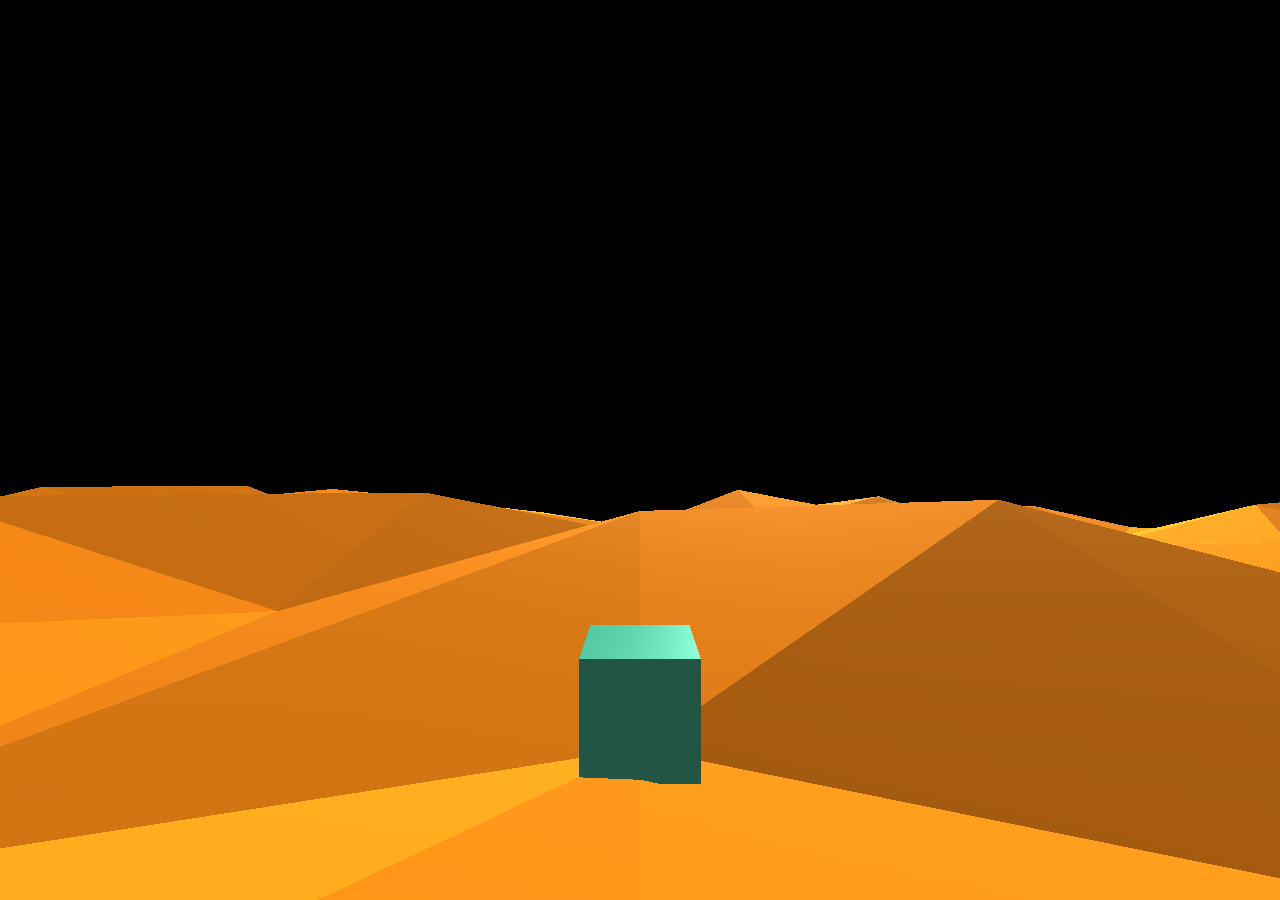
==== index.html @ 9e929c3b "Initial commit" ====
<html>
<head>
    <meta charset="utf-8"/>
    <title>ROVER</title>
    <link rel="stylesheet" type="text/css" href="css/styles.css"/>
    <script type="module" src="js/main.js"></script>
</head>

<body>
    <canvas class="canvas"></canvas>
</body>
</html>
---- css/styles.css ----
html, body {
    margin: 0;
    height: 100%;
}

.canvas {
    position: fixed;
    top: 0;
    left: 0;
    width: 100%;
    height: 100%;
    display: block;
}
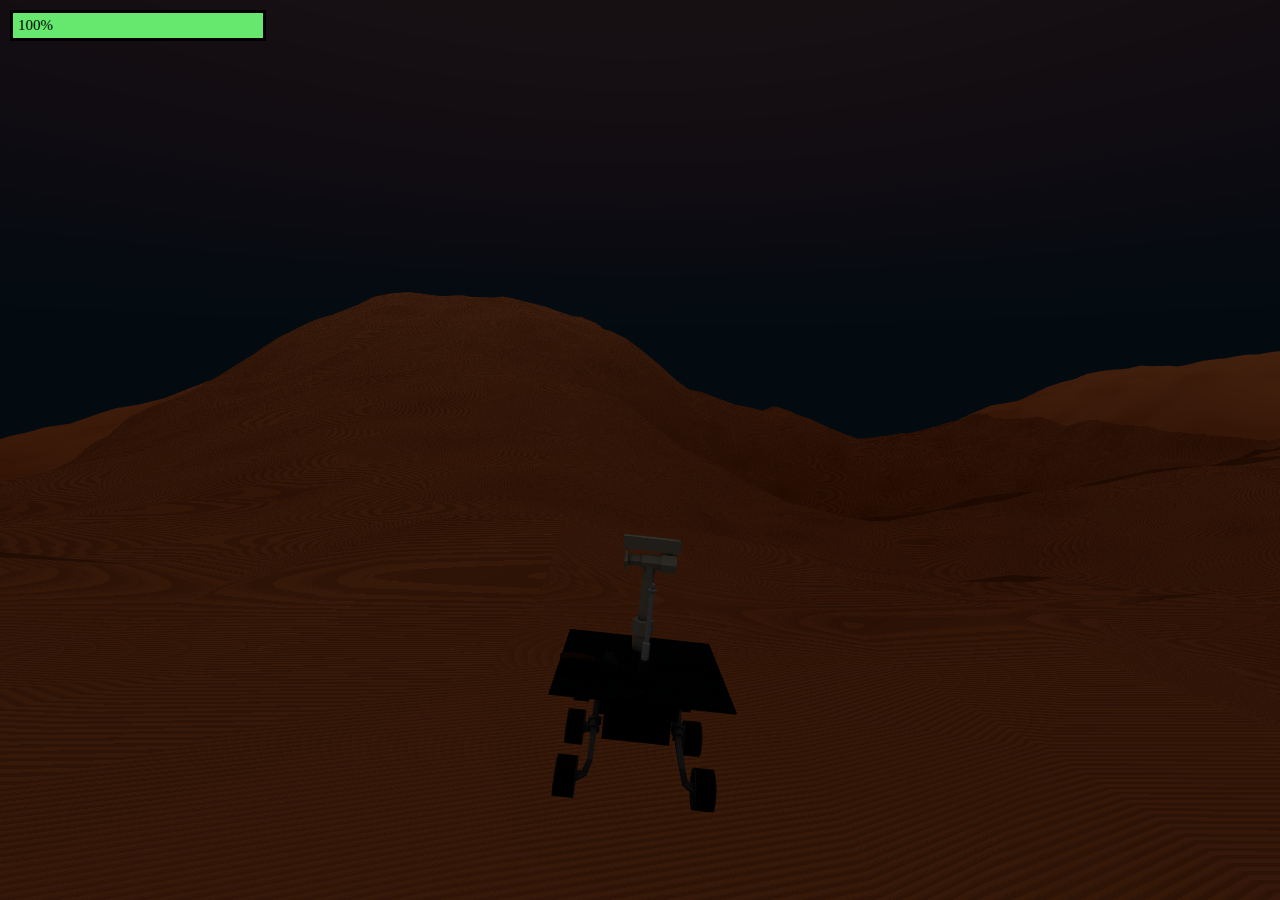
==== commit 4358b727: "Add battery system, fix shadows, dynamic terrain color" ====
--- a/index.html
+++ b/index.html
@@ -3,6 +3,7 @@
     <meta charset="utf-8"/>
     <title>ROVER</title>
     <link rel="stylesheet" type="text/css" href="css/styles.css"/>
+    <link rel="stylesheet" type="text/css" href="css/battery.css"/>
     <script type="module" src="js/main.js"></script>
 </head>
 
--- a/css/battery.css
+++ b/css/battery.css
@@ -0,0 +1,23 @@
+.health-border {
+    position: relative;
+    top: 10px;
+    left: 10px;
+    width: 250px;
+    height: 25px;
+    border: 3px solid black;
+}
+  
+.health-bar {
+    position: absolute;
+    height: 25px;
+}
+  
+.health-value {
+    position: absolute;
+    margin: 0;
+    font-family: "Inter";
+    font-size: 15px;
+    line-height: 15px;
+    padding-top: 5px;
+    padding-left: 5px;
+}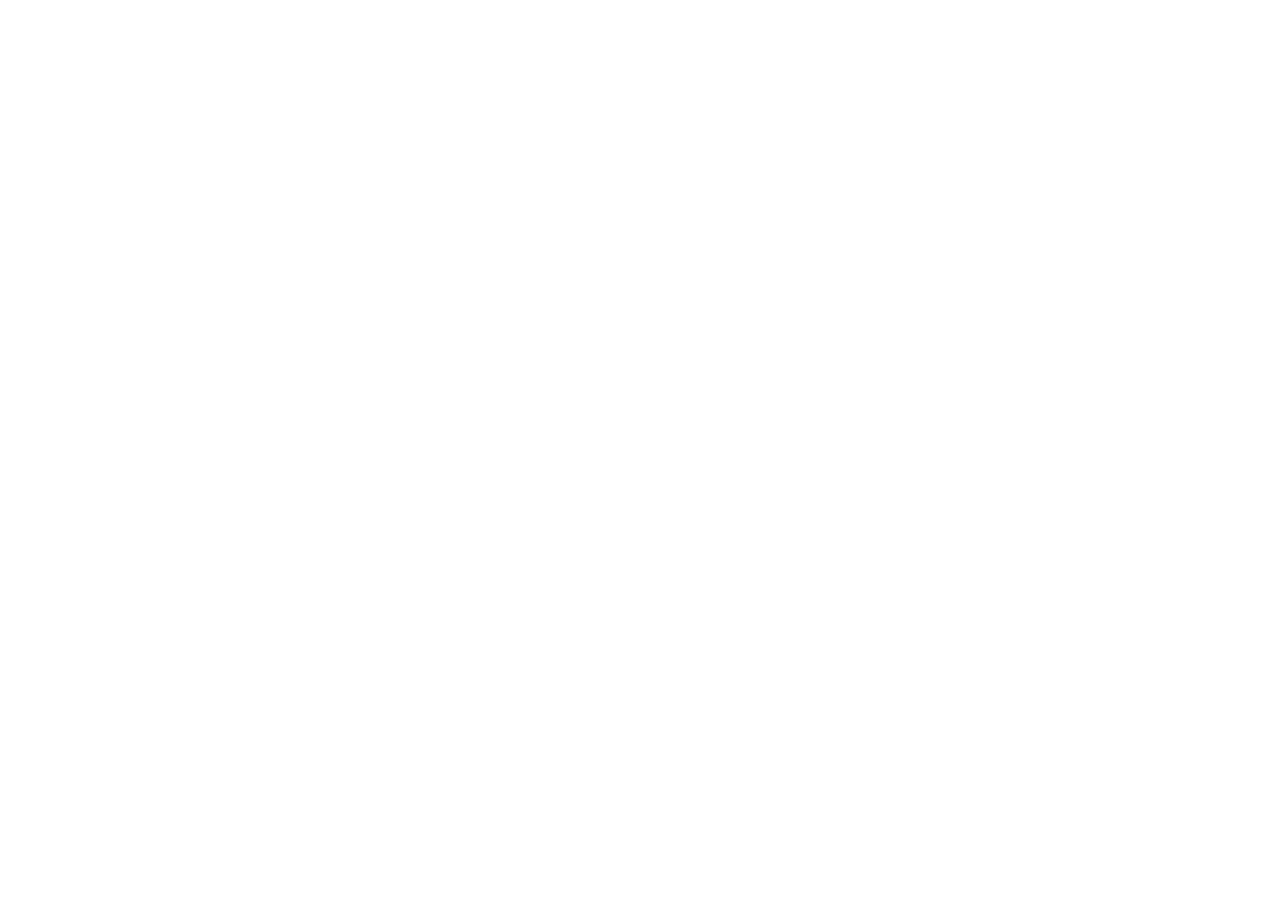
==== commit 37285165: "Fix imports, I hope?" ====
--- a/index.html
+++ b/index.html
@@ -10,4 +10,4 @@
 <body>
     <canvas class="canvas"></canvas>
 </body>
-</html>+</html>
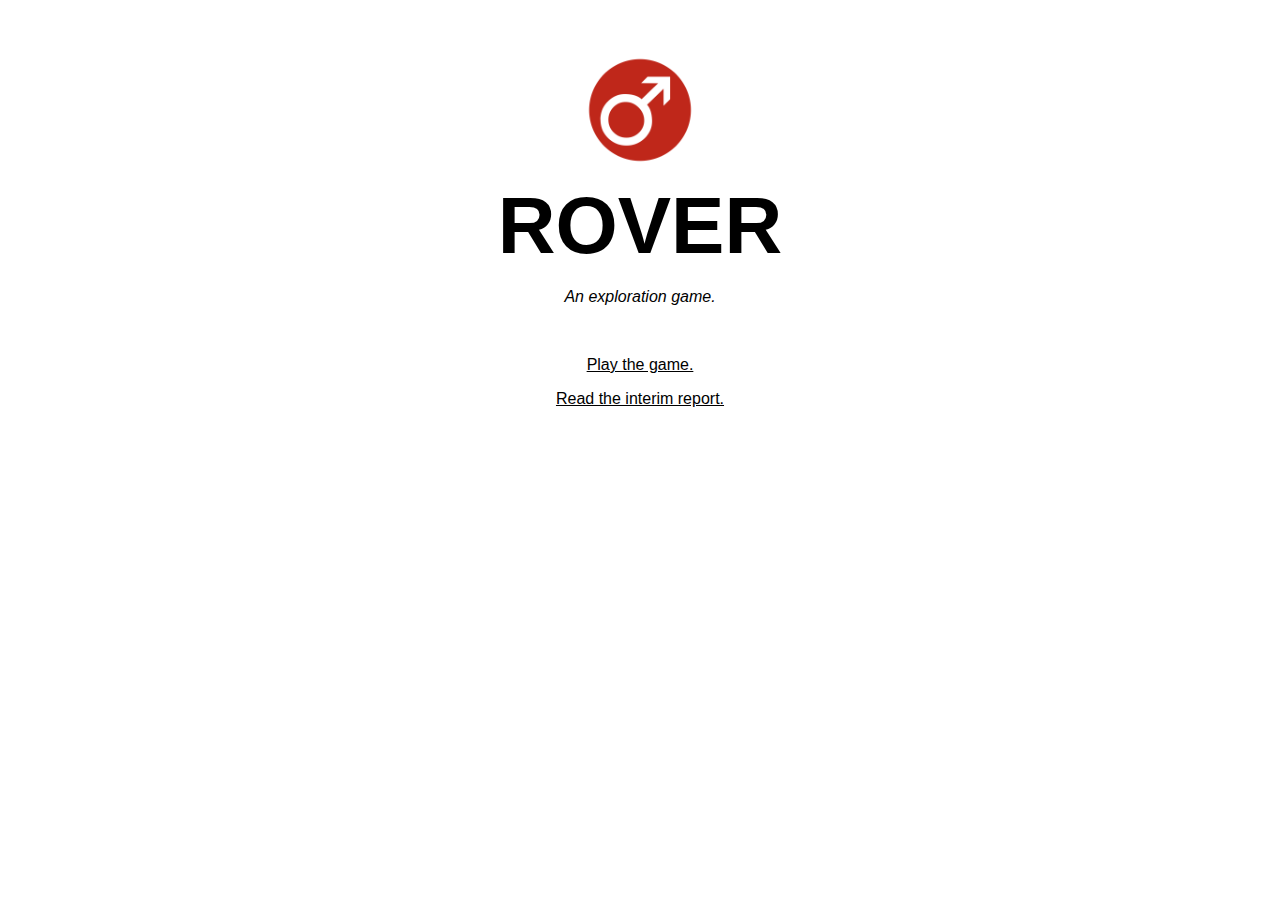
==== commit bd953f0c: "Fix favicon filepaths" ====
--- a/index.html
+++ b/index.html
@@ -1,13 +1,24 @@
 <html>
 <head>
     <meta charset="utf-8"/>
-    <title>ROVER</title>
+    <base href="."/>
+    <title>Home | ROVER</title>
     <link rel="stylesheet" type="text/css" href="css/styles.css"/>
-    <link rel="stylesheet" type="text/css" href="css/battery.css"/>
-    <script type="module" src="js/main.js"></script>
+    <link rel="stylesheet" type="text/css" href="css/home.css"/>
+    <link rel="apple-touch-icon" sizes="180x180" href="apple-touch-icon.png">
+    <link rel="icon" type="image/png" sizes="32x32" href="favicon-32x32.png">
+    <link rel="icon" type="image/png" sizes="16x16" href="favicon-16x16.png">
+    <link rel="manifest" href="site.webmanifest">
 </head>
 
 <body>
-    <canvas class="canvas"></canvas>
+    <div class="content">
+        <img src="icon.png" width="120px"/>
+        <h1>ROVER</h1>
+        <p><i>An exploration game.</i></p>
+        <br>
+        <p><a href="game.html">Play the game.</a></p>
+        <p><a href="report.html">Read the interim report.</a></p>
+    </div>
 </body>
-</html>
+</html>--- a/css/styles.css
+++ b/css/styles.css
@@ -1,6 +1,13 @@
+@import url('https://rsms.me/inter/inter.css');
+html { font-family: 'Inter', sans-serif; }
+@supports (font-variation-settings: normal) {
+  html { font-family: 'Inter var', sans-serif; }
+}
+
 html, body {
     margin: 0;
-    height: 100%;
+    /* height: 100%; */
+    /* font-family: -apple-system, BlinkMacSystemFont, 'Segoe UI', Roboto, Oxygen, Ubuntu, Cantarell, 'Open Sans', 'Helvetica Neue', sans-serif; */
 }
 
 .canvas {
--- a/css/home.css
+++ b/css/home.css
@@ -0,0 +1,15 @@
+.content {
+    padding-top: 50px;
+    max-width: 680px;
+    margin: auto;
+    text-align: center;
+}
+
+h1 {
+    margin: 10px 0px;
+    font-size: 5em;
+}
+
+a {
+    color: inherit;
+}